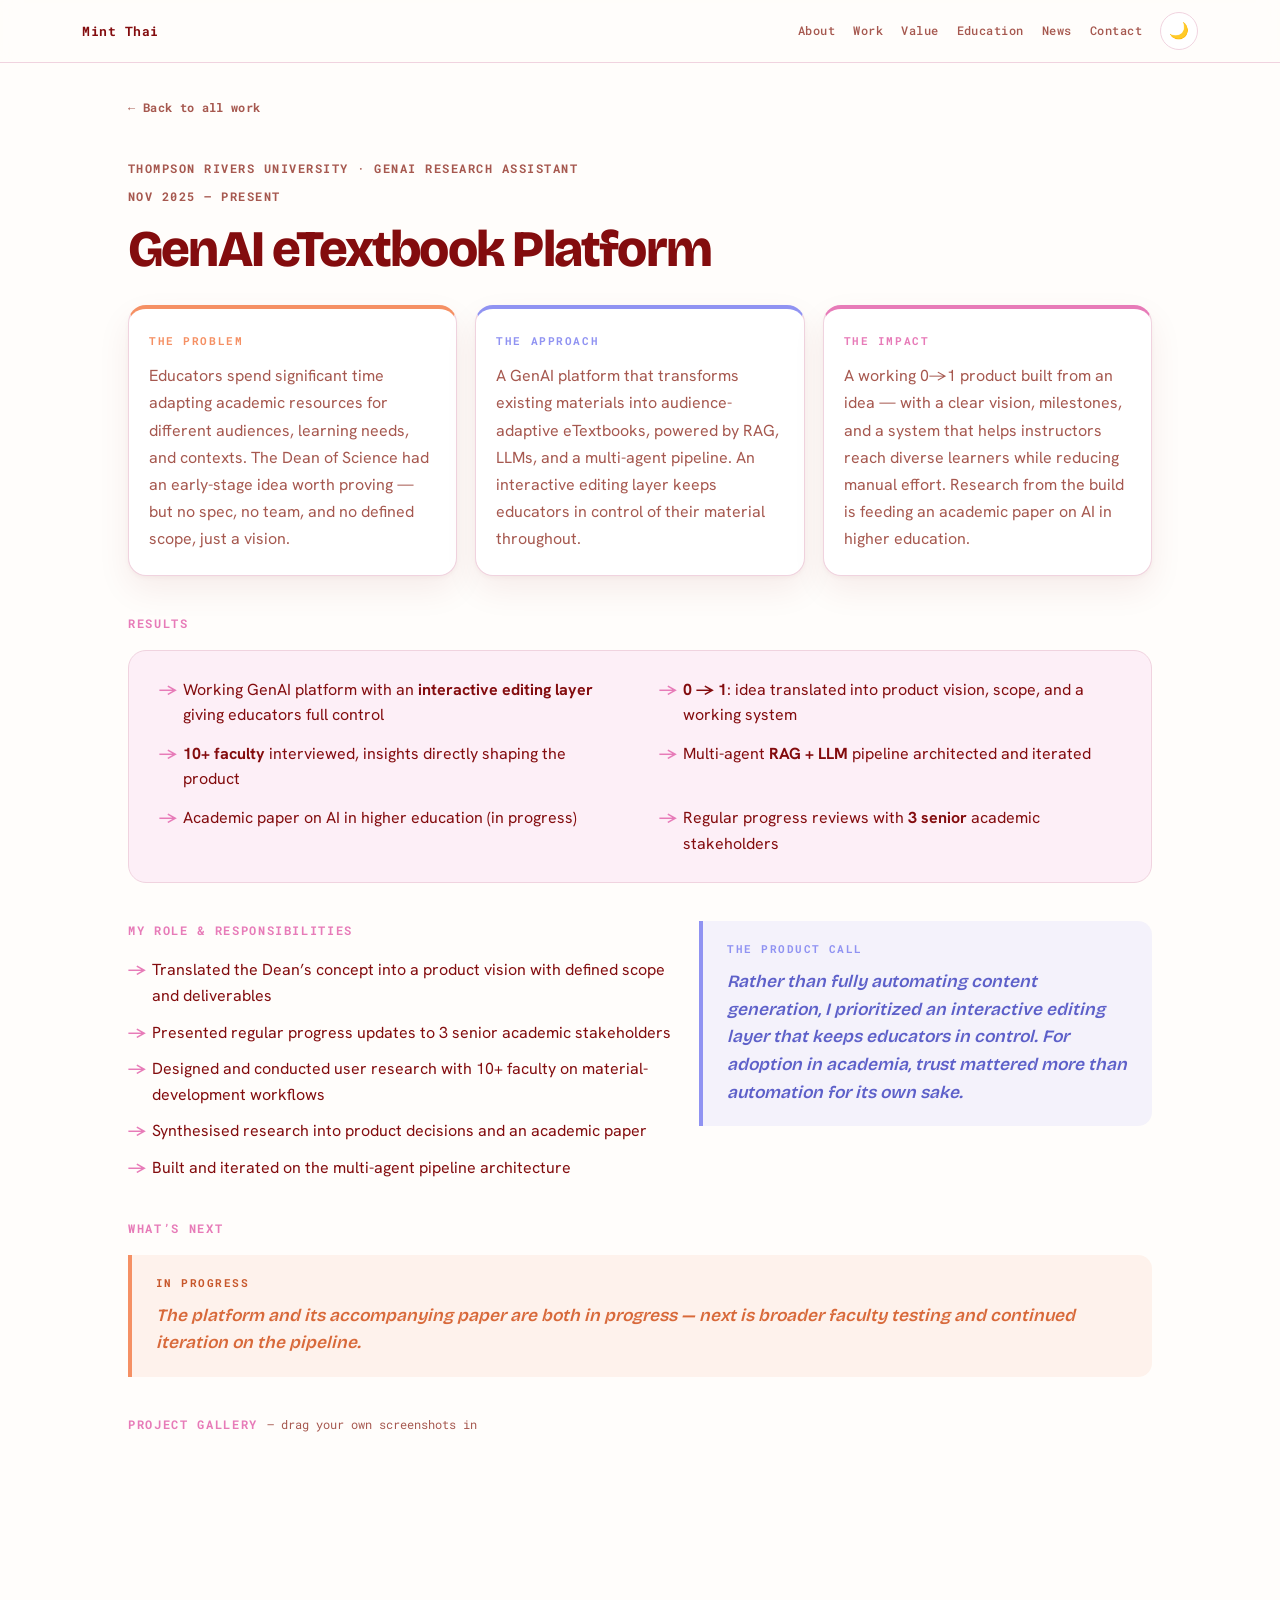
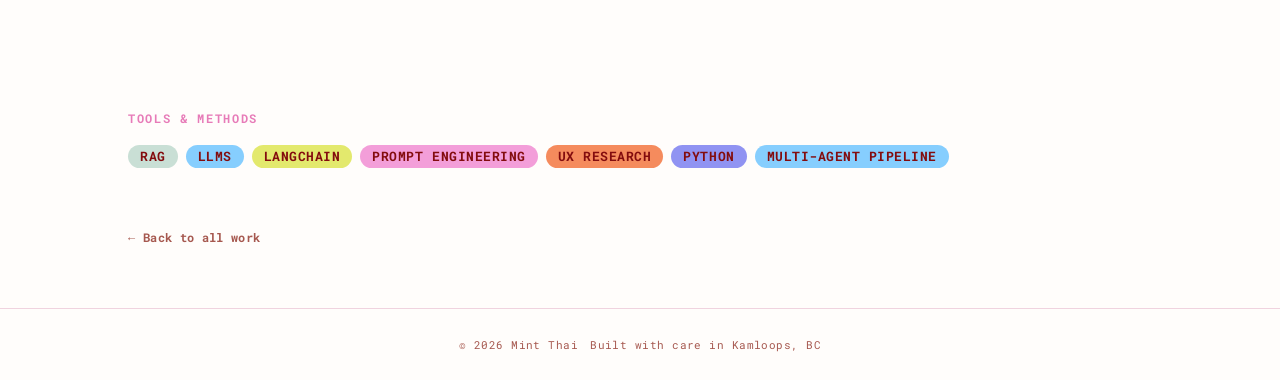
==== gentextbook.html @ f5651a6d "Add initial CSS styles for Mint Thai portfolio with "Story" layout" ====
<!DOCTYPE html>
<html lang="en">
<head>
<meta charset="UTF-8" />
<meta name="viewport" content="width=device-width, initial-scale=1.0" />
<title>GenAI eTextbook Platform — Mint Thai</title>
<meta name="description" content="A 0→1 GenAI platform that transforms academic resources into audience-adaptive eTextbooks using RAG, LLMs, and a multi-agent pipeline." />
<link rel="stylesheet" href="style.css?v=2" />
</head>
<body class="case-dash">

<header class="topbar">
  <div class="topbar-inner">
    <a href="index.html" class="brand">Mint <b>Thai</b></a>
    <button class="nav-toggle" id="navToggle" aria-label="Open menu" aria-expanded="false">☰</button>
    <nav class="topnav" id="topnav">
      <a href="index.html#about">About</a>
      <a href="index.html#work">Work</a>
      <a href="index.html#value">Value</a>
      <a href="index.html#education">Education</a>
      <a href="index.html#press">News</a>
      <a href="index.html#contact">Contact</a>
      <button class="theme-toggle" id="themeToggle" aria-label="Toggle dark mode" title="Toggle dark mode">🌙</button>
    </nav>
  </div>
</header>

<main>
<div class="wrap">

  <section class="detail" data-screen-label="GenAI eTextbook case study">
    <a href="index.html#work" class="back">← Back to all work</a>
    <p class="cs-meta">Thompson Rivers University · GenAI Research Assistant</p>
    <p class="cs-date">Nov 2025 – Present</p>
    <h1 class="cs-title">GenAI eTextbook Platform</h1>

    <div class="cs-triple">
      <div class="cs-pcard orange">
        <span class="lbl">The Problem</span>
        <p>Educators spend significant time adapting academic resources for different audiences, learning needs, and contexts. The Dean of Science had an early-stage idea worth proving — but no spec, no team, and no defined scope, just a vision.</p>
      </div>
      <div class="cs-pcard peri">
        <span class="lbl">The Approach</span>
        <p>A GenAI platform that transforms existing materials into audience-adaptive eTextbooks, powered by RAG, LLMs, and a multi-agent pipeline. An interactive editing layer keeps educators in control of their material throughout.</p>
      </div>
      <div class="cs-pcard pink">
        <span class="lbl">The Impact</span>
        <p>A working 0→1 product built from an idea — with a clear vision, milestones, and a system that helps instructors reach diverse learners while reducing manual effort. Research from the build is feeding an academic paper on AI in higher education.</p>
      </div>
    </div>
  </section>

  <section class="detail-body" style="padding-top:0">

    <div class="cs-sec">
      <span class="cs-label">Results</span>
      <div class="cs-results">
        <ul>
          <li>Working GenAI platform with an <strong>interactive editing layer</strong> giving educators full control</li>
          <li><strong>0 → 1</strong>: idea translated into product vision, scope, and a working system</li>
          <li><strong>10+ faculty</strong> interviewed, insights directly shaping the product</li>
          <li>Multi-agent <strong>RAG + LLM</strong> pipeline architected and iterated</li>
          <li>Academic paper on AI in higher education (in progress)</li>
          <li>Regular progress reviews with <strong>3 senior</strong> academic stakeholders</li>
        </ul>
      </div>
    </div>

    <div class="cs-sec cs-two">
      <div>
        <span class="cs-label">My Role &amp; Responsibilities</span>
        <ul class="cs-bullets">
          <li>Translated the Dean’s concept into a product vision with defined scope and deliverables</li>
          <li>Presented regular progress updates to 3 senior academic stakeholders</li>
          <li>Designed and conducted user research with 10+ faculty on material-development workflows</li>
          <li>Synthesised research into product decisions and an academic paper</li>
          <li>Built and iterated on the multi-agent pipeline architecture</li>
        </ul>
      </div>
      <div class="cs-callout">
        <span class="lbl">The product call</span>
        <p>Rather than fully automating content generation, I prioritized an interactive editing layer that keeps educators in control. For adoption in academia, trust mattered more than automation for its own sake.</p>
      </div>
    </div>

    <div class="cs-sec">
      <span class="cs-label">What’s Next</span>
      <div class="cs-callout next">
        <span class="lbl">In progress</span>
        <p>The platform and its accompanying paper are both in progress — next is broader faculty testing and continued iteration on the pipeline.</p>
      </div>
    </div>

    <div class="cs-sec">
      <span class="cs-label">Project Gallery <span class="soft">— drag your own screenshots in</span></span>
      <div class="cs-gallery">
        <image-slot id="gtb-1" shape="rounded" radius="14" placeholder="eTextbook platform UI"></image-slot>
        <image-slot id="gtb-2" shape="rounded" radius="14" placeholder="Interactive editing layer"></image-slot>
        <image-slot id="gtb-3" shape="rounded" radius="14" placeholder="Pipeline architecture"></image-slot>
      </div>
    </div>

    <div class="cs-sec">
      <span class="cs-label">Tools &amp; Methods</span>
      <div class="tags">
        <span class="tag mint">RAG</span>
        <span class="tag blue">LLMs</span>
        <span class="tag yellow">LangChain</span>
        <span class="tag pink">Prompt engineering</span>
        <span class="tag orange">UX research</span>
        <span class="tag peri">Python</span>
        <span class="tag blue">Multi-agent pipeline</span>
      </div>
    </div>

    <a href="index.html#work" class="back" style="margin-top:44px">← Back to all work</a>
  </section>

</div>
</main>

<footer>
  <div class="wrap">
    <span>© 2026 Mint Thai</span>
    <span>Built with care in Kamloops, BC</span>
  </div>
</footer>

<template id="__bundler_thumbnail" data-bg-color="#fffdfb">
  <svg viewBox="0 0 1200 800" xmlns="http://www.w3.org/2000/svg">
    <rect width="1200" height="800" fill="#fffdfb"/>
    <rect x="470" y="220" width="260" height="300" rx="18" fill="#fdeff7" stroke="#9093f2" stroke-width="10"/>
    <text x="600" y="395" font-family="Georgia, serif" font-size="120" font-weight="700" fill="#830c0e" text-anchor="middle">📖</text>
    <text x="600" y="610" font-family="Georgia, serif" font-size="54" font-weight="700" fill="#830c0e" text-anchor="middle">GenAI eTextbook</text>
  </svg>
</template>

<script src="image-slot.js"></script>
<script>
  const root=document.documentElement, t=document.getElementById('themeToggle');
  if(localStorage.getItem('mint-theme')==='dark'){ root.setAttribute('data-theme','dark'); t.textContent='☀️'; }
  t.addEventListener('click',()=>{
    const d=root.getAttribute('data-theme')==='dark';
    if(d){ root.removeAttribute('data-theme'); t.textContent='🌙'; localStorage.setItem('mint-theme','light'); }
    else { root.setAttribute('data-theme','dark'); t.textContent='☀️'; localStorage.setItem('mint-theme','dark'); }
  });
  const navToggle=document.getElementById('navToggle'), topnav=document.getElementById('topnav');
  navToggle.addEventListener('click',()=>{ const open=topnav.classList.toggle('open'); navToggle.setAttribute('aria-expanded',open?'true':'false'); navToggle.textContent=open?'✕':'☰'; });
  topnav.querySelectorAll('a').forEach(a=>a.addEventListener('click',()=>{ topnav.classList.remove('open'); navToggle.setAttribute('aria-expanded','false'); navToggle.textContent='☰'; }));
</script>

</body>
</html>
---- style.css ----
/* ============================================================
   Mint Thai — portfolio  ·  "Story" layout
   Palette pulled from the Canva design (maroon ink + candy pops)
   ============================================================ */
@import url('https://fonts.googleapis.com/css2?family=Bricolage+Grotesque:opsz,wght@12..96,500;12..96,600;12..96,700;12..96,800&family=Hanken+Grotesk:ital,wght@0,400;0,500;0,600;0,700;1,400&family=Roboto+Mono:wght@400;500;700&display=swap');

:root{
  --bg:        #fffdfb;
  --bg-soft:   #fdeff7;
  --card:      #ffffff;
  --ink:       #830c0e;   /* deep maroon — primary text */
  --ink-2:     #a6584f;   /* muted maroon — secondary text */
  --line:      #f0d3df;   /* soft pink hairline */
  --pink:      #f39ed9;
  --pink-deep: #e77bb8;
  --peri:      #9093f2;
  --orange:    #f58b5d;
  --blue:      #86cefe;
  --mint:      #c9dfd5;
  --yellow:    #e3e96d;
  --shadow:    0 2px 4px rgba(131,12,14,.04), 0 14px 34px rgba(131,12,14,.07);
  --display:   'Bricolage Grotesque', system-ui, sans-serif;
  --body:      'Hanken Grotesk', system-ui, sans-serif;
  --mono:      'Roboto Mono', ui-monospace, monospace;
  --maxw:      820px;
  --prose:     680px;
  --solution-ink: #15100f;  /* near-black for solution text (light) */
}

[data-theme="dark"]{
  --bg:        #1c1011;
  --bg-soft:   #271516;
  --card:      #2a1718;
  --ink:       #ffe7df;
  --ink-2:     #d6a59b;
  --line:      #4a2a2b;
  --shadow:    0 2px 4px rgba(0,0,0,.3), 0 14px 34px rgba(0,0,0,.4);
  --solution-ink: #ffe7df;  /* stays light in dark mode */
}

*,*::before,*::after{box-sizing:border-box;margin:0;padding:0;}
html{scroll-behavior:smooth;}
body{
  font-family:var(--body);
  background:var(--bg);
  color:var(--ink);
  line-height:1.7;
  -webkit-font-smoothing:antialiased;
  transition:background .35s ease, color .35s ease;
}
img{display:block;max-width:100%;}
a{color:inherit;text-decoration:none;}
::selection{background:var(--pink);color:#830c0e;}

.wrap{max-width:var(--maxw);margin:0 auto;padding:0 28px;}

/* mono eyebrow label */
.eyebrow{
  font-family:var(--mono);
  font-size:.72rem;font-weight:700;letter-spacing:.18em;text-transform:uppercase;
  color:var(--ink-2);
}
.hl{ background:linear-gradient(180deg,transparent 12%,var(--yellow) 12%,var(--yellow) 92%,transparent 92%); padding:0 .12em;margin:0 -.02em;border-radius:3px; }
.hl-pink{ background:linear-gradient(180deg,transparent 12%,var(--pink) 12%,var(--pink) 92%,transparent 92%); padding:0 .12em;margin:0 -.02em;border-radius:3px; }
.hl-orange{ background:linear-gradient(180deg,transparent 12%,#f59064 12%,#f59064 92%,transparent 92%); padding:0 .12em;margin:0 -.02em;border-radius:3px; }
[data-theme="dark"] .hl{ color:#1c1011; }

/* ---------- top bar ---------- */
.topbar{
  position:sticky;top:0;z-index:50;
  background:color-mix(in srgb, var(--bg) 82%, transparent);
  backdrop-filter:blur(10px);
  border-bottom:1px solid var(--line);
}
.topbar-inner{
  max-width:1180px;margin:0 auto;padding:0 32px;min-height:62px;
  display:flex;align-items:center;justify-content:space-between;gap:18px;flex-wrap:wrap;
}
.brand{font-family:var(--mono);font-weight:700;font-size:.82rem;letter-spacing:.04em;white-space:nowrap;color:var(--ink);}
.brand b{color:inherit;}
.topnav{display:flex;align-items:center;gap:18px;flex-wrap:wrap;justify-content:flex-end;}
.topnav a{font-family:var(--mono);font-size:.74rem;font-weight:500;letter-spacing:.04em;color:var(--ink-2);transition:color .15s;}
.topnav a:hover{color:var(--ink);}
.topnav a.active{color:var(--ink);}
/* hamburger (hidden on desktop) */
.nav-toggle{ display:none;background:none;border:0;font-size:1.45rem;line-height:1;color:var(--ink);cursor:pointer;padding:6px 4px; }
.theme-toggle{
  display:inline-flex;align-items:center;justify-content:center;
  width:38px;height:38px;border-radius:50%;
  border:1.5px solid var(--line);background:var(--card);color:var(--ink);
  cursor:pointer;transition:.18s;font-size:1rem;line-height:1;
}
.theme-toggle:hover{border-color:var(--pink);transform:rotate(-12deg);}

/* ---------- mobile nav drawer ---------- */
@media(max-width:840px){
  .nav-toggle{ display:inline-flex;align-items:center;order:2; }
  .topnav{
    order:3;flex-basis:100%;width:100%;
    display:none;flex-direction:column;align-items:flex-start;gap:2px;
    padding:8px 0 14px;
  }
  .topnav.open{ display:flex; }
  .topnav a{ width:100%;padding:11px 6px;font-size:.9rem;border-bottom:1px solid var(--line); }
  .topnav .theme-toggle{ margin-top:12px; }
}

/* ---------- hero ---------- */
.hero{ text-align:center; padding:60px 0 0; }
.avatar{
  width:240px;height:240px;border-radius:50%;margin:0 auto 26px;
  overflow:hidden;border:3px solid var(--card);
  box-shadow:0 0 0 2px var(--pink), var(--shadow);
}
@media(max-width:560px){ .avatar{ width:180px;height:180px; } }
.avatar img{width:100%;height:100%;object-fit:cover;object-position:50% 22%;}
.hero h1{
  font-family:var(--display);font-weight:800;letter-spacing:-.035em;
  font-size:clamp(3rem,9vw,4.4rem);line-height:.96;margin-bottom:14px;
}
.hero .role{font-family:var(--display);font-weight:700;font-size:1.18rem;letter-spacing:-.01em;color:var(--ink-2);margin-bottom:24px;}
.hero .role b{color:inherit;font-weight:inherit;}

/* social icon row */
.socials{ display:flex;gap:12px;justify-content:center;margin:0; }
.icon-btn{
  width:46px;height:46px;border-radius:50%;
  display:inline-flex;align-items:center;justify-content:center;
  border:1.5px solid var(--line);background:var(--card);color:var(--ink);transition:.18s;
}
.icon-btn:hover{ border-color:var(--pink);color:var(--pink-deep);transform:translateY(-2px); }
.icon-btn svg{ width:19px;height:19px;display:block; }
.cv-btn{ font-family:var(--mono);font-size:.82rem;font-weight:700;letter-spacing:.06em; }

/* now chip */
.now{
  display:inline-flex;align-items:center;gap:9px;
  font-family:var(--mono);font-size:.74rem;font-weight:500;letter-spacing:.02em;
  background:var(--bg-soft);border:1px solid var(--line);
  padding:8px 16px;border-radius:100px;color:var(--ink);
}
.now .dot{width:8px;height:8px;border-radius:50%;background:var(--peri);box-shadow:0 0 0 0 rgba(144,147,242,.55);animation:pulse 2.4s infinite;}
@keyframes pulse{0%{box-shadow:0 0 0 0 rgba(144,147,242,.5);}70%{box-shadow:0 0 0 7px rgba(144,147,242,0);}100%{box-shadow:0 0 0 0 rgba(144,147,242,0);}}
@media(prefers-reduced-motion:reduce){.now .dot{animation:none;}}

/* ---------- story prose ---------- */
.story{ padding:40px 0 20px;max-width:720px;margin:0 auto; }
.story p{ font-size:1.2rem; line-height:1.85; margin-bottom:22px; color:var(--ink); }
.story p .soft{color:var(--ink-2);}
.lead{ font-family:var(--display); font-weight:600; font-size:1.7rem; line-height:1.34; letter-spacing:-.02em; margin-bottom:26px; }
.signoff{ font-family:var(--display); font-weight:600; font-size:1.32rem; line-height:1.45; color:var(--ink-2); }

.cta-row{display:flex;gap:14px;flex-wrap:wrap;margin-top:34px;}
.btn{
  display:inline-flex;align-items:center;gap:8px;
  font-family:var(--mono);font-size:.86rem;font-weight:700;letter-spacing:.03em;
  padding:14px 26px;border-radius:100px;cursor:pointer;border:1.5px solid var(--ink);
  transition:.18s;
}
.btn.primary{background:var(--ink);color:var(--bg);}
.btn.primary:hover{background:transparent;color:var(--ink);}
.btn.ghost{background:transparent;color:var(--ink);border-color:var(--line);}
.btn.ghost:hover{border-color:var(--pink);color:var(--pink-deep);}

/* project screenshot placeholder */
.work-shot{
  width:100%;aspect-ratio:16/9;border-radius:14px;margin-bottom:20px;
  border:1.5px dashed var(--pink);
  background:
    repeating-linear-gradient(45deg, transparent, transparent 11px, color-mix(in srgb,var(--pink) 16%,transparent) 11px, color-mix(in srgb,var(--pink) 16%,transparent) 12px),
    var(--bg-soft);
  display:flex;align-items:center;justify-content:center;text-align:center;
}
.work-shot span{ font-family:var(--mono);font-size:.74rem;font-weight:700;letter-spacing:.08em;text-transform:uppercase;color:var(--pink-deep);line-height:1.9; }
.work-shot em{ font-style:normal;color:var(--ink-2);font-weight:500;letter-spacing:.04em; }
.work-shot img{ width:100%;height:100%;object-fit:cover;border-radius:13px; }

/* ===== WIDE layout variant (data-layout="wide") ===== */
body[data-layout="wide"]{ --maxw:1120px; }
body[data-layout="wide"] .story{ max-width:var(--prose);margin-left:auto;margin-right:auto; }
body[data-layout="wide"] .work-body{
  display:grid;grid-template-columns:1.05fr 1fr;gap:0 36px;align-items:start;
}
body[data-layout="wide"] .work-shot{
  grid-column:1;grid-row:1 / span 99;margin-bottom:0;aspect-ratio:4/3;align-self:start;
}
body[data-layout="wide"] .work-body > :not(.work-shot){ grid-column:2; }
@media(max-width:760px){
  body[data-layout="wide"] .work-body{ grid-template-columns:1fr;gap:20px; }
  body[data-layout="wide"] .work-shot{ aspect-ratio:16/9; }
}

/* ---------- full-bleed tagline band ---------- */
.band{
  position:relative;width:100vw;left:50%;transform:translateX(-50%);
  margin:46px 0;
  background:linear-gradient(120deg, var(--bg-soft) 0%, #ffe4f3 45%, #ffd9c2 100%);
  border-top:1px solid var(--line);border-bottom:1px solid var(--line);
  padding:64px 28px;
}
[data-theme="dark"] .band{ background:linear-gradient(120deg,#2a1718,#3a1d24 60%,#3a2418); }
.band-inner{ max-width:var(--maxw);margin:0 auto; }
.band-eyebrow{
  font-family:var(--mono);font-size:.74rem;font-weight:700;letter-spacing:.2em;text-transform:uppercase;
  color:var(--ink-2);margin-bottom:14px;
}
.band-title{
  font-family:var(--display);font-weight:800;letter-spacing:-.035em;line-height:.98;
  font-size:clamp(2.6rem,7.5vw,5rem);color:var(--ink);
}
.band-title span{ color:var(--pink-deep); }

/* ---------- section heading ---------- */
.sec{ padding:60px 0; }
.sec-head{ display:flex;align-items:baseline;justify-content:space-between;gap:16px;margin-bottom:20px; }
.sec-head h2{ font-family:var(--display);font-weight:800;letter-spacing:-.03em;font-size:2.3rem; }

/* ---------- work list (numbered) ---------- */
.work{ list-style:none; }
.work-item{
  display:grid;grid-template-columns:52px 1fr;gap:20px;
  padding:30px 6px;border-top:1px solid var(--line);
}
.work-item:last-child{border-bottom:1px solid var(--line);}
.work-num{ font-family:var(--display);font-weight:700;font-size:1.7rem;color:var(--pink-deep);line-height:1; }
.work-ctx{ font-family:var(--mono);font-size:13px;letter-spacing:.08em;text-transform:uppercase;color:var(--ink-2);margin-bottom:10px; }
.work-item h3{ font-family:var(--display);font-weight:800;letter-spacing:-.025em;font-size:2rem;line-height:1.05;margin-bottom:12px;transition:color .18s; }
.work-item:hover h3{ color:var(--pink-deep); }
.work-desc{ color:var(--ink-2);font-size:1.08rem;line-height:1.7;margin-bottom:14px; }
.work-desc.work-problem{ font-style:italic;font-weight:600;color:#f59064; }

/* featured case-study card (project 01) */
.work-item.featured h3{ margin-bottom:6px; }
.work-meta{ font-family:var(--mono);font-size:.74rem;font-weight:700;letter-spacing:.06em;text-transform:uppercase;color:var(--pink-deep);margin:10px 0 18px; }
.work-desc.solution{ color:var(--solution-ink);font-size:1.12rem; }
.tags{ display:flex;flex-wrap:wrap;gap:8px;margin-bottom:16px; }
.tag{ font-family:var(--mono);font-size:13px;font-weight:700;letter-spacing:.04em;text-transform:uppercase;color:#830c0e;padding:5px 12px;border-radius:100px;line-height:1;white-space:nowrap; }
.tag.pink{background:var(--pink);} .tag.blue{background:var(--blue);} .tag.yellow{background:var(--yellow);}
.tag.mint{background:var(--mint);} .tag.orange{background:var(--orange);} .tag.peri{background:var(--peri);}
.read{ font-family:var(--mono);font-size:.74rem;font-weight:700;letter-spacing:.03em;color:var(--ink);display:inline-flex;align-items:center;gap:6px;transition:gap .18s;white-space:nowrap; }
.read:hover{ gap:11px;color:var(--pink-deep); }

/* ---------- work — gallery grid (Option A) ---------- */
.work-grid{ list-style:none;display:grid;grid-template-columns:repeat(3,1fr);gap:20px; }
.work-card{ display:flex;flex-direction:column;border:1px solid var(--line);border-radius:18px;background:var(--card);padding:16px;box-shadow:var(--shadow);transition:border-color .18s,transform .18s; }
.work-card:hover{ border-color:var(--pink);transform:translateY(-3px); }
.work-card .wc-thumb{ width:100%;aspect-ratio:4/3;display:block;border-radius:13px;margin-bottom:15px;overflow:hidden; }
.work-card .wc-meta{ display:flex;justify-content:space-between;font-family:var(--mono);font-size:.66rem;font-weight:700;letter-spacing:.08em;text-transform:uppercase;color:var(--pink-deep);margin-bottom:9px; }
.work-card h3{ font-family:var(--display);font-weight:800;letter-spacing:-.02em;font-size:1.3rem;line-height:1.12;margin-bottom:10px;transition:color .18s; }
.work-card:hover h3{ color:var(--pink-deep); }
.work-card .wc-blurb{ font-size:.96rem;line-height:1.6;color:var(--ink-2);margin-bottom:15px; }
.work-card .tags{ margin-bottom:16px; }
.work-card .read{ margin-top:auto; }
@media(max-width:820px){ .work-grid{ grid-template-columns:1fr 1fr;gap:16px; } }
@media(max-width:560px){ .work-grid{ grid-template-columns:1fr; } }

/* "More things I've built" — full section, always shown */
.more-head{ margin-top:48px; }
.more-list{ list-style:none;display:grid;grid-template-columns:repeat(auto-fill,minmax(260px,1fr));gap:14px; }
.more-item{ padding:22px;border:1px solid var(--line);border-radius:16px;background:var(--card);transition:.18s; }
.more-item:hover{ border-color:var(--pink);transform:translateY(-2px); }
.more-item h4{ font-family:var(--display);font-weight:700;font-size:1.18rem;letter-spacing:-.015em;margin-bottom:5px; }
.more-ctx{ font-family:var(--mono);font-size:.66rem;font-weight:700;letter-spacing:.08em;text-transform:uppercase;color:var(--pink-deep);margin-bottom:10px; }
.more-desc{ color:var(--ink-2);font-size:.98rem;line-height:1.6; }

/* featured "more" card — Challenge / Solution / Impact */
.more-item.more-feature{ grid-column:1 / -1; padding:26px 28px; }
.more-item.more-feature:hover{ transform:none;border-color:var(--line); }
.mf-head{ display:flex;align-items:flex-start;justify-content:space-between;gap:16px;flex-wrap:wrap;margin-bottom:20px; }
.mf-head h4{ font-family:var(--display);font-weight:800;letter-spacing:-.02em;font-size:1.4rem;margin-bottom:7px; }
.mf-head .more-ctx{ margin:0; }
.mf-stat{ font-family:var(--display);font-weight:700;font-size:1rem;color:#830c0e;background:var(--yellow);padding:8px 16px;border-radius:100px;white-space:nowrap;line-height:1; }
[data-theme="dark"] .mf-stat{ color:#1c1011; }
.mf-grid{ display:grid;grid-template-columns:repeat(3,1fr);gap:20px; }
.mf-col{ padding-top:14px;border-top:3px solid var(--mfc,var(--pink-deep)); }
.mf-col.c{ --mfc:#f59064; } .mf-col.s{ --mfc:var(--peri); } .mf-col.i{ --mfc:var(--pink-deep); }
.mf-col .mf-lbl{ display:block;font-family:var(--mono);font-size:.66rem;font-weight:700;letter-spacing:.14em;text-transform:uppercase;color:var(--mfc);margin-bottom:9px; }
.mf-col p{ font-size:.96rem;line-height:1.6;color:var(--ink-2);margin:0; }
.mf-col p strong{ color:var(--ink); }
@media(max-width:680px){ .mf-grid{ grid-template-columns:1fr;gap:16px; } }

/* ---------- skills (horizontal bands) ---------- */
.skills-stack{ display:flex;flex-direction:column; }
.skill-band{
  display:grid;grid-template-columns:230px 1fr;gap:32px;align-items:start;
  padding:26px 6px;border-top:1px solid var(--line);
}
.skill-band:last-child{ border-bottom:1px solid var(--line); }
.skill-band-label{ display:flex;flex-direction:column;align-items:flex-start;gap:10px;padding-top:6px; }
.skill-band-label .dot{ width:28px;height:5px;border-radius:3px;background:var(--band);flex:none;box-shadow:none; }
.skill-band-label h3{ font-family:var(--display);font-weight:700;font-size:1.22rem;letter-spacing:-.015em;line-height:1.15;color:var(--ink); }
.skill-list{ display:flex;flex-wrap:wrap;gap:9px; }
.skill{
  font-family:var(--body);font-size:.95rem;font-weight:600;color:var(--ink);
  background:var(--bg-soft);border:1.5px solid var(--line);padding:8px 16px;border-radius:100px;
  white-space:nowrap;line-height:1.2;transition:.16s;cursor:default;
}
.skill:hover{ border-color:var(--band);background:color-mix(in srgb,var(--band) 14%,var(--bg-soft));transform:translateY(-2px); }
@media(max-width:600px){
  .skill-band{ grid-template-columns:1fr;gap:14px; }
  .skill-band-label{ padding-top:0; }
}

/* ---------- how I create value ---------- */
.value-intro{ font-family:var(--display);font-weight:600;font-size:1.3rem;line-height:1.5;letter-spacing:-.01em;color:var(--ink-2);max-width:740px;margin:-6px 0 30px; }
.value-intro b{ color:var(--ink);font-weight:600; }
.value-grid{ display:grid;grid-template-columns:1fr 1fr;gap:18px; }
.value-card{ border:1px solid var(--line);border-radius:20px;background:var(--card);padding:28px 28px 26px;box-shadow:var(--shadow);transition:border-color .18s,transform .18s; }
.value-card:hover{ border-color:var(--band);transform:translateY(-3px); }
.value-card .vc-rule{ display:block;width:34px;height:5px;border-radius:3px;background:var(--band);margin-bottom:18px; }
.value-card .vc-icon{ display:inline-flex;align-items:center;justify-content:center;width:46px;height:46px;border-radius:13px;font-size:1.35rem;line-height:1;margin-bottom:18px;background:color-mix(in srgb,var(--band) 18%,var(--card));box-shadow:inset 0 0 0 1px color-mix(in srgb,var(--band) 38%,transparent); }
.value-card h3{ font-family:var(--display);font-weight:800;letter-spacing:-.02em;font-size:1.45rem;line-height:1.1;margin-bottom:12px; }
.value-card p{ font-size:1.05rem;line-height:1.65;color:var(--ink-2);margin:0; }
.value-card .vc-proof{ margin-top:16px;padding-left:16px;border-left:3px solid var(--band);font-style:italic;font-size:.95rem;line-height:1.55;color:var(--ink-2); }
@media(max-width:680px){ .value-grid{ grid-template-columns:1fr; } }

/* ---------- education ---------- */
.edu-list{ list-style:none; }
.edu-item{ display:grid;grid-template-columns:1fr auto;gap:6px 20px;align-items:baseline;padding:24px 6px;border-top:1px solid var(--line); }
.edu-item:last-child{ border-bottom:1px solid var(--line); }
.edu-item h3{ font-family:var(--display);font-weight:700;font-size:1.5rem;letter-spacing:-.02em; }
.edu-item .edu-year{ font-family:var(--mono);font-size:17px;letter-spacing:.05em;color:var(--ink-2);white-space:nowrap; }
.edu-item .edu-detail{ grid-column:1;color:var(--ink-2);font-size:1.06rem;line-height:1.6; }
.edu-item .ph{ color:var(--pink-deep);font-style:italic; }

/* Dean's List — honor label + semester chips */
.deans{ grid-column:1;display:flex;flex-wrap:wrap;align-items:center;gap:8px 12px;margin-top:4px; }
.deans-label{ font-family:var(--mono);font-size:.72rem;letter-spacing:.08em;text-transform:uppercase;font-weight:600;color:var(--pink-deep);white-space:nowrap; }
.deans-terms{ display:flex;flex-wrap:wrap;gap:6px; }
.deans .term{
  font-family:var(--mono);font-size:.72rem;letter-spacing:.02em;
  color:var(--ink-2);background:color-mix(in srgb, var(--pink) 14%, transparent);
  border:1px solid color-mix(in srgb, var(--pink) 32%, transparent);
  padding:3px 9px;border-radius:999px;white-space:nowrap;
}

/* ---------- press / speaking ---------- */
.press{ list-style:none;display:flex;flex-direction:column;gap:2px; }
.press-item{
  display:flex;align-items:center;justify-content:space-between;gap:16px;
  padding:18px 6px;border-top:1px solid var(--line);transition:.18s;
}
.press-item:last-child{border-bottom:1px solid var(--line);}
.press-item:hover{ padding-left:12px; }
.press-item .pi-main{ display:flex;flex-direction:column;gap:3px; }
.press-item .pi-outlet{ font-family:var(--mono);font-size:.68rem;font-weight:700;letter-spacing:.1em;text-transform:uppercase;color:var(--pink-deep); }
.press-item .pi-title{ font-size:1.12rem;font-weight:600;line-height:1.4; }
.press-item .pi-arrow{ font-family:var(--mono);color:var(--ink-2);flex:none; }
.press-item.muted{ opacity:.85; }

/* ---------- contact ---------- */
.contact{ text-align:center;background:var(--bg-soft);border-radius:30px;padding:72px 32px;margin:40px 0 64px; }
.contact h2{ font-family:var(--display);font-weight:800;letter-spacing:-.03em;font-size:3rem;margin:6px 0 16px; }
.contact p{ color:var(--ink-2);font-size:1.15rem;line-height:1.7;max-width:60ch;margin:0 auto 30px; }
.contact .cta-row{justify-content:center;}

/* ---------- footer ---------- */
footer{ border-top:1px solid var(--line);padding:26px 0; }
footer .wrap{ display:flex;align-items:center;justify-content:center;gap:12px;flex-wrap:wrap; }
footer span{ font-family:var(--mono);font-size:.7rem;letter-spacing:.04em;color:var(--ink-2); }

/* ---------- entrance: content is always visible (no fragile fade) ---------- */
.reveal{ opacity:1; transform:none; }

/* ============================================================
   Project detail pages
   ============================================================ */
.detail{ padding:30px 0 10px; }
.back{ font-family:var(--mono);font-size:.74rem;font-weight:700;letter-spacing:.03em;color:var(--ink-2);display:inline-flex;gap:7px;align-items:center;margin-bottom:40px;transition:gap .18s,color .18s; }
.back:hover{ gap:12px;color:var(--ink); }
.detail-ctx{ font-family:var(--mono);font-size:.72rem;letter-spacing:.06em;text-transform:uppercase;color:var(--ink-2);margin-bottom:18px;line-height:1.7; }
.detail h1{ font-family:var(--display);font-weight:800;letter-spacing:-.035em;font-size:clamp(2.2rem,6vw,3.2rem);line-height:1.02;margin-bottom:26px; }
.stat{ display:inline-block;font-family:var(--display);font-weight:700;font-size:1.25rem;color:#830c0e;background:var(--yellow);padding:10px 20px;border-radius:100px; }
[data-theme="dark"] .stat{ color:#1c1011; }
.detail-body{ padding:48px 0 20px; }
.block{ margin-bottom:46px; }
.block h2{ font-family:var(--mono);font-size:.74rem;font-weight:700;letter-spacing:.14em;text-transform:uppercase;color:var(--pink-deep);margin-bottom:16px; }
.block p{ font-size:1.08rem;line-height:1.85;color:var(--ink);margin-bottom:14px; }
.block ul{ list-style:none;display:flex;flex-direction:column;gap:11px; }
.block li{ position:relative;padding-left:26px;color:var(--ink);line-height:1.65;font-size:1.05rem; }
.block li::before{ content:'→';position:absolute;left:0;color:var(--pink-deep);font-weight:700; }

/* ---- case-study enhancements ---- */
.stat-row{ display:flex;flex-wrap:wrap;gap:10px;margin-top:4px; }
.stat-row .stat{ font-size:1.05rem;padding:9px 16px; }
.stat-row .stat.alt{ background:var(--mint); }
.stat-row .stat.alt2{ background:var(--blue); }
.stat-row .stat.alt3{ background:var(--peri);color:#fff; }
[data-theme="dark"] .stat-row .stat.alt,[data-theme="dark"] .stat-row .stat.alt2{ color:#1c1011; }

.case-lead{ font-family:var(--display);font-weight:600;font-size:clamp(1.4rem,3.2vw,1.95rem);line-height:1.32;letter-spacing:-.02em;color:var(--ink);margin:6px 0 4px;max-width:24ch; }

.callout{
  border-left:4px solid #f59064;background:color-mix(in srgb,#f59064 9%,transparent);
  border-radius:0 14px 14px 0;padding:22px 26px;margin:6px 0 0;
}
.callout p{ font-style:italic;font-weight:600;color:#d8693a;font-size:1.12rem;line-height:1.7;margin:0; }
[data-theme="dark"] .callout p{ color:#f59064; }
.callout .label{ display:block;font-family:var(--mono);font-style:normal;font-weight:700;font-size:.66rem;letter-spacing:.14em;text-transform:uppercase;color:#c7572b;margin-bottom:8px; }

.metric-grid{ display:grid;grid-template-columns:repeat(auto-fit,minmax(150px,1fr));gap:14px;margin-top:4px; }
.metric{ background:var(--card);border:1px solid var(--line);border-radius:18px;padding:24px 22px;transition:.18s; }
.metric:hover{ border-color:var(--pink);transform:translateY(-3px); }
.metric .num{ font-family:var(--display);font-weight:800;letter-spacing:-.03em;font-size:2.5rem;line-height:1;color:var(--pink-deep); }
.metric .cap{ display:block;margin-top:10px;color:var(--ink-2);font-size:.95rem;line-height:1.5; }

.role-pill{ display:inline-block;font-family:var(--mono);font-weight:700;font-size:.78rem;letter-spacing:.04em;color:#830c0e;background:var(--yellow);padding:6px 14px;border-radius:100px;margin-bottom:6px; }
[data-theme="dark"] .role-pill{ color:#1c1011; }

.shot{
  width:100%;aspect-ratio:16/9;border-radius:16px;margin:8px 0 0;
  border:1.5px dashed var(--pink);
  background:
    repeating-linear-gradient(45deg, transparent, transparent 11px, color-mix(in srgb,var(--pink) 14%,transparent) 11px, color-mix(in srgb,var(--pink) 14%,transparent) 12px),
    var(--bg-soft);
  display:flex;align-items:center;justify-content:center;text-align:center;
  font-family:var(--mono);font-size:.78rem;letter-spacing:.04em;color:var(--ink-2);padding:20px;
}

@media(max-width:560px){
  .work-item{grid-template-columns:40px 1fr;gap:14px;}
  .contact{padding:48px 22px;}
}

/* ============================================================
   Case study — "Scannable Dashboard" (Direction C)
   ============================================================ */
body.case-dash{ --maxw:1080px; }
body.case-dash .detail{ padding:30px 0 0; }

.cs-meta{ font-family:var(--mono);font-size:.72rem;font-weight:700;letter-spacing:.13em;text-transform:uppercase;color:var(--ink-2);line-height:1.85;max-width:780px; }
.cs-date{ font-family:var(--mono);font-size:.72rem;font-weight:700;letter-spacing:.13em;text-transform:uppercase;color:var(--ink-2);margin-top:8px; }
.cs-title{ font-family:var(--display);font-weight:800;letter-spacing:-.035em;font-size:clamp(2.1rem,5.4vw,3.1rem);line-height:1.02;margin-top:16px; }

/* section wrapper + label */
.cs-sec{ margin-top:38px; }
.cs-label{ display:block;font-family:var(--mono);font-size:.74rem;font-weight:700;letter-spacing:.14em;text-transform:uppercase;color:var(--pink-deep);margin-bottom:16px; }
.cs-label .soft{ text-transform:none;letter-spacing:0;color:var(--ink-2);font-weight:400; }

/* Problem / Approach / Impact — three cards w/ colored top rule */
.cs-triple{ display:grid;grid-template-columns:repeat(3,1fr);gap:18px;margin-top:30px; }
.cs-pcard{ border:1px solid var(--line);border-top:4px solid var(--accent,var(--pink-deep));border-radius:18px;background:var(--card);padding:22px 20px;box-shadow:var(--shadow); }
.cs-pcard .lbl{ display:block;font-family:var(--mono);font-size:.7rem;font-weight:700;letter-spacing:.14em;text-transform:uppercase;color:var(--accent,var(--pink-deep));margin-bottom:12px; }
.cs-pcard p{ font-size:1rem;line-height:1.7;color:var(--ink-2);margin:0; }
.cs-pcard.orange{ --accent:#f59064; } .cs-pcard.peri{ --accent:var(--peri); } .cs-pcard.pink{ --accent:var(--pink-deep); }

/* Results box */
.cs-results{ border:1px solid var(--line);border-radius:18px;background:var(--bg-soft);padding:26px 30px; }
.cs-results ul{ list-style:none;display:grid;grid-template-columns:1fr 1fr;gap:13px 38px; }
.cs-results li,.cs-bullets li{ position:relative;padding-left:24px;line-height:1.6;font-size:1rem;color:var(--ink); }
.cs-results li::before,.cs-bullets li::before{ content:'→';position:absolute;left:0;color:var(--pink-deep);font-weight:700; }
.cs-results li strong,.cs-bullets li strong{ color:var(--ink); }

/* Role + decision callout two-up */
.cs-two{ display:grid;grid-template-columns:1.2fr 1fr;gap:28px;align-items:start; }
.cs-bullets{ list-style:none;display:flex;flex-direction:column;gap:11px; }

/* decision / next callouts */
.cs-callout{ border-left:4px solid var(--peri);background:color-mix(in srgb,var(--peri) 10%,transparent);border-radius:0 14px 14px 0;padding:20px 24px; }
.cs-callout .lbl{ display:block;font-family:var(--mono);font-weight:700;font-size:.66rem;letter-spacing:.14em;text-transform:uppercase;color:var(--peri);margin-bottom:9px; }
.cs-callout p{ font-family:var(--display);font-style:italic;font-weight:600;font-size:1.08rem;line-height:1.6;color:#5d60c9;margin:0; }
[data-theme="dark"] .cs-callout p{ color:#b9bbff; }
.cs-callout.next{ border-left-color:#f59064;background:color-mix(in srgb,#f59064 10%,transparent); }
.cs-callout.next .lbl{ color:#c7572b; }
.cs-callout.next p{ color:#d8693a; }
[data-theme="dark"] .cs-callout.next p{ color:#f59064; }

/* gallery of fillable image slots */
.cs-gallery{ display:grid;grid-template-columns:2fr 1fr 1fr;gap:14px; }
.cs-gallery image-slot{ width:100%;height:220px;display:block; }

@media(max-width:820px){
  .cs-triple{ grid-template-columns:1fr; }
  .cs-results ul{ grid-template-columns:1fr;gap:11px; }
  .cs-two{ grid-template-columns:1fr;gap:20px; }
  .cs-gallery{ grid-template-columns:1fr 1fr; }
  .cs-gallery image-slot{ height:180px; }
}
@media(max-width:520px){
  .cs-gallery{ grid-template-columns:1fr; }
}
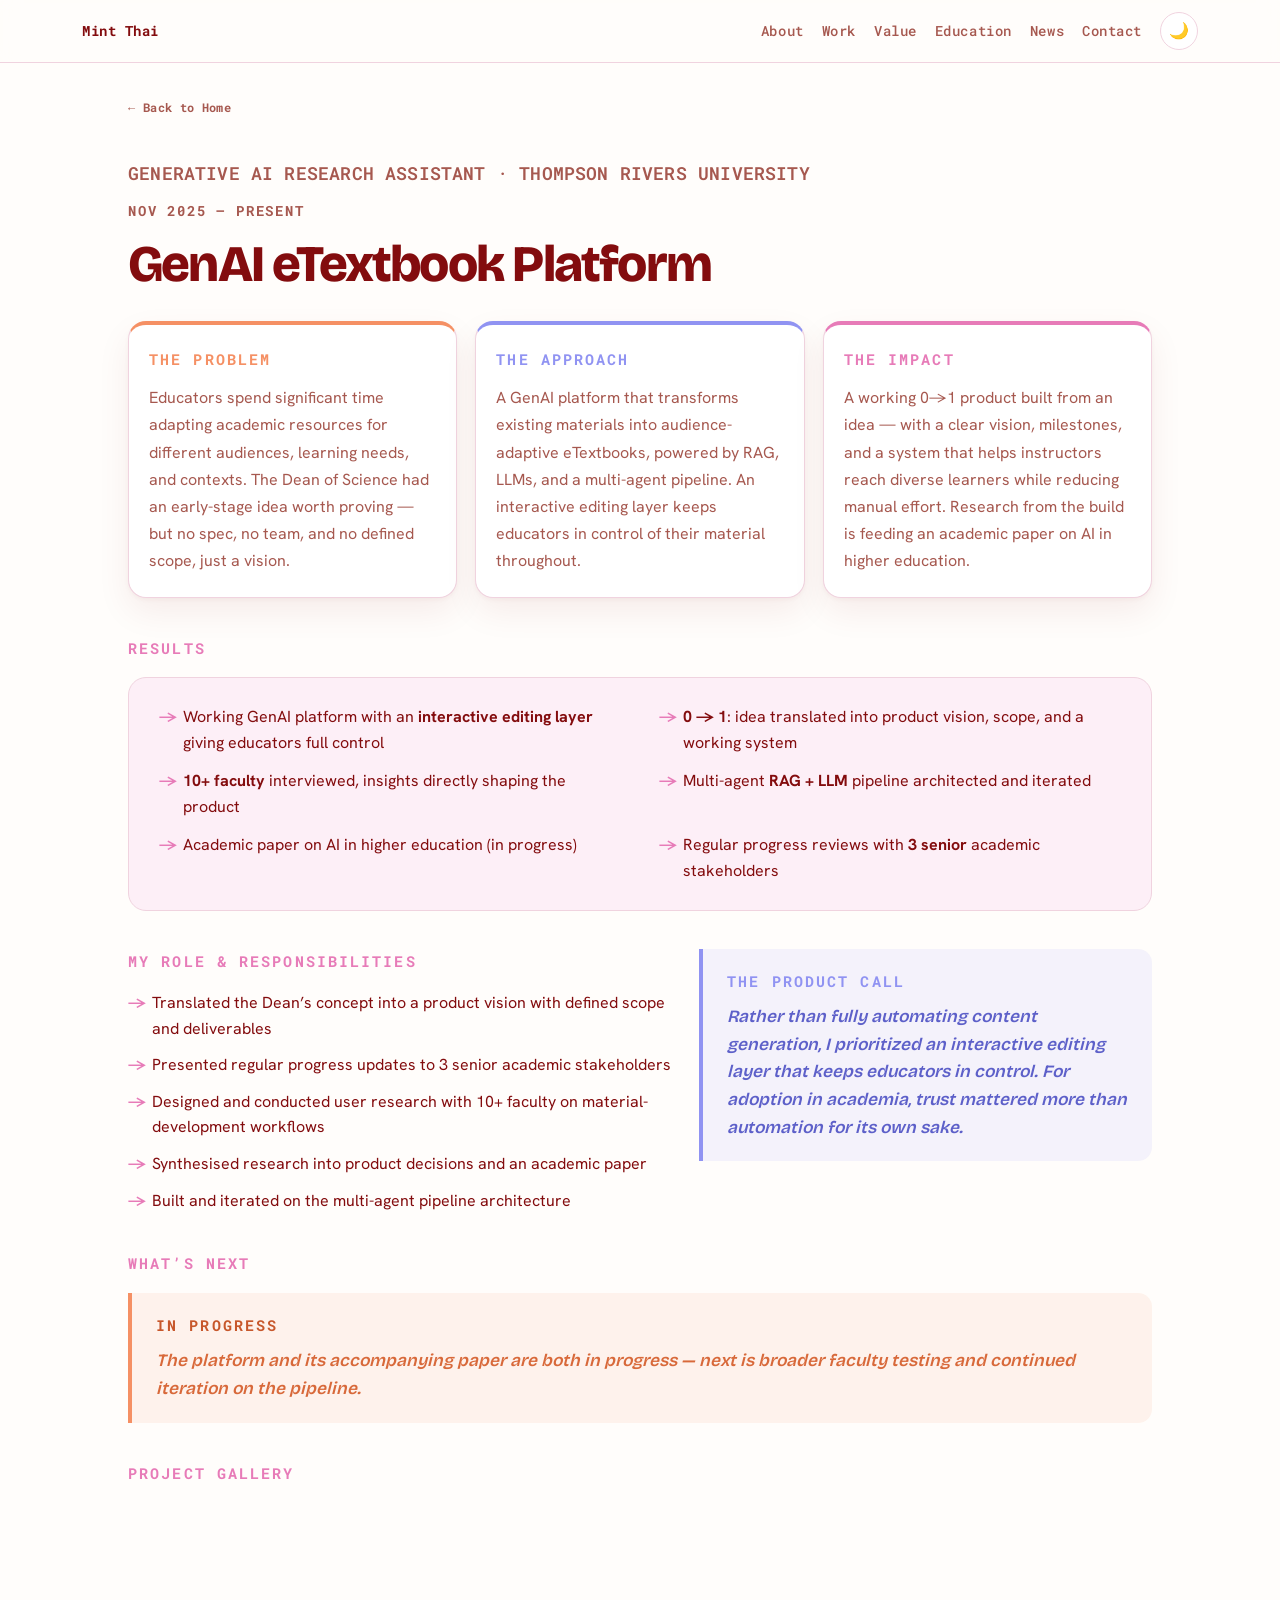
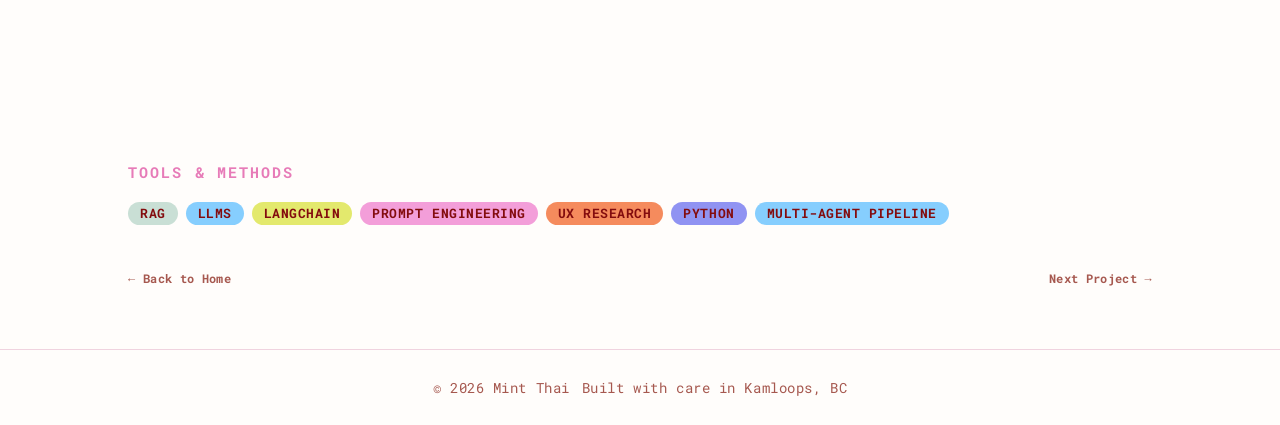
==== commit 02d56992: "Refactor code structure for improved readability and maintainability" ====
--- a/gentextbook.html
+++ b/gentextbook.html
@@ -29,22 +29,22 @@
 <div class="wrap">
 
   <section class="detail" data-screen-label="GenAI eTextbook case study">
-    <a href="index.html#work" class="back">← Back to all work</a>
-    <p class="cs-meta">Thompson Rivers University · GenAI Research Assistant</p>
+    <a href="index.html#work" class="back">← Back to Home</a>
+    <p class="cs-meta" style="font-size: 1.1rem; font-weight: 600; letter-spacing: 0.01em; opacity: 1; width: 100%; white-space: nowrap;">Generative AI Research Assistant · Thompson Rivers University</p>
     <p class="cs-date">Nov 2025 – Present</p>
     <h1 class="cs-title">GenAI eTextbook Platform</h1>
 
     <div class="cs-triple">
       <div class="cs-pcard orange">
-        <span class="lbl">The Problem</span>
+        <span class="lbl" style="font-size: 15px">The Problem</span>
         <p>Educators spend significant time adapting academic resources for different audiences, learning needs, and contexts. The Dean of Science had an early-stage idea worth proving — but no spec, no team, and no defined scope, just a vision.</p>
       </div>
       <div class="cs-pcard peri">
-        <span class="lbl">The Approach</span>
+        <span class="lbl" style="font-size: 15px">The Approach</span>
         <p>A GenAI platform that transforms existing materials into audience-adaptive eTextbooks, powered by RAG, LLMs, and a multi-agent pipeline. An interactive editing layer keeps educators in control of their material throughout.</p>
       </div>
       <div class="cs-pcard pink">
-        <span class="lbl">The Impact</span>
+        <span class="lbl" style="font-size: 15px">The Impact</span>
         <p>A working 0→1 product built from an idea — with a clear vision, milestones, and a system that helps instructors reach diverse learners while reducing manual effort. Research from the build is feeding an academic paper on AI in higher education.</p>
       </div>
     </div>
@@ -53,7 +53,7 @@
   <section class="detail-body" style="padding-top:0">
 
     <div class="cs-sec">
-      <span class="cs-label">Results</span>
+      <span class="cs-label" style="font-size: 15px">Results</span>
       <div class="cs-results">
         <ul>
           <li>Working GenAI platform with an <strong>interactive editing layer</strong> giving educators full control</li>
@@ -68,7 +68,7 @@
 
     <div class="cs-sec cs-two">
       <div>
-        <span class="cs-label">My Role &amp; Responsibilities</span>
+        <span class="cs-label" style="font-size: 15px">My Role &amp; Responsibilities</span>
         <ul class="cs-bullets">
           <li>Translated the Dean’s concept into a product vision with defined scope and deliverables</li>
           <li>Presented regular progress updates to 3 senior academic stakeholders</li>
@@ -78,21 +78,21 @@
         </ul>
       </div>
       <div class="cs-callout">
-        <span class="lbl">The product call</span>
+        <span class="lbl" style="font-size: 15px">The product call</span>
         <p>Rather than fully automating content generation, I prioritized an interactive editing layer that keeps educators in control. For adoption in academia, trust mattered more than automation for its own sake.</p>
       </div>
     </div>
 
     <div class="cs-sec">
-      <span class="cs-label">What’s Next</span>
+      <span class="cs-label" style="font-size: 15px">What’s Next</span>
       <div class="cs-callout next">
-        <span class="lbl">In progress</span>
+        <span class="lbl" style="font-size: 15px">In progress</span>
         <p>The platform and its accompanying paper are both in progress — next is broader faculty testing and continued iteration on the pipeline.</p>
       </div>
     </div>
 
     <div class="cs-sec">
-      <span class="cs-label">Project Gallery <span class="soft">— drag your own screenshots in</span></span>
+      <span class="cs-label" style="font-size: 15px">Project Gallery</span>
       <div class="cs-gallery">
         <image-slot id="gtb-1" shape="rounded" radius="14" placeholder="eTextbook platform UI"></image-slot>
         <image-slot id="gtb-2" shape="rounded" radius="14" placeholder="Interactive editing layer"></image-slot>
@@ -101,7 +101,7 @@
     </div>
 
     <div class="cs-sec">
-      <span class="cs-label">Tools &amp; Methods</span>
+      <span class="cs-label" style="font-size: 15px">Tools &amp; Methods</span>
       <div class="tags">
         <span class="tag mint">RAG</span>
         <span class="tag blue">LLMs</span>
@@ -113,7 +113,10 @@
       </div>
     </div>
 
-    <a href="index.html#work" class="back" style="margin-top:44px">← Back to all work</a>
+    <div style="display:flex; gap:16px; align-items:center; margin-top:44px; flex-wrap:wrap;">
+      <a href="index.html#work" class="back" style="margin-top:0">← Back to Home</a>
+      <a href="sos.html" class="back" style="margin-top:0; margin-left:auto;">Next Project →</a>
+    </div>
   </section>
 
 </div>
--- a/style.css
+++ b/style.css
@@ -57,7 +57,7 @@
 /* mono eyebrow label */
 .eyebrow{
   font-family:var(--mono);
-  font-size:.72rem;font-weight:700;letter-spacing:.18em;text-transform:uppercase;
+  font-size:.875rem;font-weight:700;letter-spacing:.18em;text-transform:uppercase;
   color:var(--ink-2);
 }
 .hl{ background:linear-gradient(180deg,transparent 12%,var(--yellow) 12%,var(--yellow) 92%,transparent 92%); padding:0 .12em;margin:0 -.02em;border-radius:3px; }
@@ -76,10 +76,10 @@
   max-width:1180px;margin:0 auto;padding:0 32px;min-height:62px;
   display:flex;align-items:center;justify-content:space-between;gap:18px;flex-wrap:wrap;
 }
-.brand{font-family:var(--mono);font-weight:700;font-size:.82rem;letter-spacing:.04em;white-space:nowrap;color:var(--ink);}
+.brand{font-family:var(--mono);font-weight:700;font-size:.875rem;letter-spacing:.04em;white-space:nowrap;color:var(--ink);}
 .brand b{color:inherit;}
 .topnav{display:flex;align-items:center;gap:18px;flex-wrap:wrap;justify-content:flex-end;}
-.topnav a{font-family:var(--mono);font-size:.74rem;font-weight:500;letter-spacing:.04em;color:var(--ink-2);transition:color .15s;}
+.topnav a{font-family:var(--mono);font-size:.875rem;font-weight:500;letter-spacing:.04em;color:var(--ink-2);transition:color .15s;}
 .topnav a:hover{color:var(--ink);}
 .topnav a.active{color:var(--ink);}
 /* hamburger (hidden on desktop) */
@@ -145,7 +145,7 @@
 
 /* ---------- story prose ---------- */
 .story{ padding:40px 0 20px;max-width:720px;margin:0 auto; }
-.story p{ font-size:1.2rem; line-height:1.85; margin-bottom:22px; color:var(--ink); }
+.story p:not(.lead){ font-size:1.25rem; line-height:1.85; margin-bottom:22px; color:var(--ink); }
 .story p .soft{color:var(--ink-2);}
 .lead{ font-family:var(--display); font-weight:600; font-size:1.7rem; line-height:1.34; letter-spacing:-.02em; margin-bottom:26px; }
 .signoff{ font-family:var(--display); font-weight:600; font-size:1.32rem; line-height:1.45; color:var(--ink-2); }
@@ -201,7 +201,7 @@
 [data-theme="dark"] .band{ background:linear-gradient(120deg,#2a1718,#3a1d24 60%,#3a2418); }
 .band-inner{ max-width:var(--maxw);margin:0 auto; }
 .band-eyebrow{
-  font-family:var(--mono);font-size:.74rem;font-weight:700;letter-spacing:.2em;text-transform:uppercase;
+  font-family:var(--mono);font-size:.875rem;font-weight:700;letter-spacing:.2em;text-transform:uppercase;
   color:var(--ink-2);margin-bottom:14px;
 }
 .band-title{
@@ -223,7 +223,7 @@
 }
 .work-item:last-child{border-bottom:1px solid var(--line);}
 .work-num{ font-family:var(--display);font-weight:700;font-size:1.7rem;color:var(--pink-deep);line-height:1; }
-.work-ctx{ font-family:var(--mono);font-size:13px;letter-spacing:.08em;text-transform:uppercase;color:var(--ink-2);margin-bottom:10px; }
+.work-ctx{ font-family:var(--mono);font-size:.875rem;letter-spacing:.08em;text-transform:uppercase;color:var(--ink-2);margin-bottom:10px; }
 .work-item h3{ font-family:var(--display);font-weight:800;letter-spacing:-.025em;font-size:2rem;line-height:1.05;margin-bottom:12px;transition:color .18s; }
 .work-item:hover h3{ color:var(--pink-deep); }
 .work-desc{ color:var(--ink-2);font-size:1.08rem;line-height:1.7;margin-bottom:14px; }
@@ -231,7 +231,7 @@
 
 /* featured case-study card (project 01) */
 .work-item.featured h3{ margin-bottom:6px; }
-.work-meta{ font-family:var(--mono);font-size:.74rem;font-weight:700;letter-spacing:.06em;text-transform:uppercase;color:var(--pink-deep);margin:10px 0 18px; }
+.work-meta{ font-family:var(--mono);font-size:.875rem;font-weight:700;letter-spacing:.06em;text-transform:uppercase;color:var(--pink-deep);margin:10px 0 18px; }
 .work-desc.solution{ color:var(--solution-ink);font-size:1.12rem; }
 .tags{ display:flex;flex-wrap:wrap;gap:8px;margin-bottom:16px; }
 .tag{ font-family:var(--mono);font-size:13px;font-weight:700;letter-spacing:.04em;text-transform:uppercase;color:#830c0e;padding:5px 12px;border-radius:100px;line-height:1;white-space:nowrap; }
@@ -245,7 +245,7 @@
 .work-card{ display:flex;flex-direction:column;border:1px solid var(--line);border-radius:18px;background:var(--card);padding:16px;box-shadow:var(--shadow);transition:border-color .18s,transform .18s; }
 .work-card:hover{ border-color:var(--pink);transform:translateY(-3px); }
 .work-card .wc-thumb{ width:100%;aspect-ratio:4/3;display:block;border-radius:13px;margin-bottom:15px;overflow:hidden; }
-.work-card .wc-meta{ display:flex;justify-content:space-between;font-family:var(--mono);font-size:.66rem;font-weight:700;letter-spacing:.08em;text-transform:uppercase;color:var(--pink-deep);margin-bottom:9px; }
+.work-card .wc-meta{ display:flex;justify-content:space-between;font-family:var(--mono);font-size:.875rem;font-weight:700;letter-spacing:.08em;text-transform:uppercase;color:var(--pink-deep);margin-bottom:9px; }
 .work-card h3{ font-family:var(--display);font-weight:800;letter-spacing:-.02em;font-size:1.3rem;line-height:1.12;margin-bottom:10px;transition:color .18s; }
 .work-card:hover h3{ color:var(--pink-deep); }
 .work-card .wc-blurb{ font-size:.96rem;line-height:1.6;color:var(--ink-2);margin-bottom:15px; }
@@ -260,7 +260,7 @@
 .more-item{ padding:22px;border:1px solid var(--line);border-radius:16px;background:var(--card);transition:.18s; }
 .more-item:hover{ border-color:var(--pink);transform:translateY(-2px); }
 .more-item h4{ font-family:var(--display);font-weight:700;font-size:1.18rem;letter-spacing:-.015em;margin-bottom:5px; }
-.more-ctx{ font-family:var(--mono);font-size:.66rem;font-weight:700;letter-spacing:.08em;text-transform:uppercase;color:var(--pink-deep);margin-bottom:10px; }
+.more-ctx{ font-family:var(--mono);font-size:.875rem;font-weight:700;letter-spacing:.08em;text-transform:uppercase;color:var(--pink-deep);margin-bottom:10px; }
 .more-desc{ color:var(--ink-2);font-size:.98rem;line-height:1.6; }
 
 /* featured "more" card — Challenge / Solution / Impact */
@@ -274,7 +274,7 @@
 .mf-grid{ display:grid;grid-template-columns:repeat(3,1fr);gap:20px; }
 .mf-col{ padding-top:14px;border-top:3px solid var(--mfc,var(--pink-deep)); }
 .mf-col.c{ --mfc:#f59064; } .mf-col.s{ --mfc:var(--peri); } .mf-col.i{ --mfc:var(--pink-deep); }
-.mf-col .mf-lbl{ display:block;font-family:var(--mono);font-size:.66rem;font-weight:700;letter-spacing:.14em;text-transform:uppercase;color:var(--mfc);margin-bottom:9px; }
+.mf-col .mf-lbl{ display:block;font-family:var(--mono);font-size:.875rem;font-weight:700;letter-spacing:.14em;text-transform:uppercase;color:var(--mfc);margin-bottom:9px; }
 .mf-col p{ font-size:.96rem;line-height:1.6;color:var(--ink-2);margin:0; }
 .mf-col p strong{ color:var(--ink); }
 @media(max-width:680px){ .mf-grid{ grid-template-columns:1fr;gap:16px; } }
@@ -343,7 +343,7 @@
 .press-item:last-child{border-bottom:1px solid var(--line);}
 .press-item:hover{ padding-left:12px; }
 .press-item .pi-main{ display:flex;flex-direction:column;gap:3px; }
-.press-item .pi-outlet{ font-family:var(--mono);font-size:.68rem;font-weight:700;letter-spacing:.1em;text-transform:uppercase;color:var(--pink-deep); }
+.press-item .pi-outlet{ font-family:var(--mono);font-size:.875rem;font-weight:700;letter-spacing:.1em;text-transform:uppercase;color:var(--pink-deep); }
 .press-item .pi-title{ font-size:1.12rem;font-weight:600;line-height:1.4; }
 .press-item .pi-arrow{ font-family:var(--mono);color:var(--ink-2);flex:none; }
 .press-item.muted{ opacity:.85; }
@@ -357,7 +357,7 @@
 /* ---------- footer ---------- */
 footer{ border-top:1px solid var(--line);padding:26px 0; }
 footer .wrap{ display:flex;align-items:center;justify-content:center;gap:12px;flex-wrap:wrap; }
-footer span{ font-family:var(--mono);font-size:.7rem;letter-spacing:.04em;color:var(--ink-2); }
+footer span{ font-family:var(--mono);font-size:.875rem;letter-spacing:.04em;color:var(--ink-2); }
 
 /* ---------- entrance: content is always visible (no fragile fade) ---------- */
 .reveal{ opacity:1; transform:none; }
@@ -428,19 +428,19 @@
 body.case-dash{ --maxw:1080px; }
 body.case-dash .detail{ padding:30px 0 0; }
 
-.cs-meta{ font-family:var(--mono);font-size:.72rem;font-weight:700;letter-spacing:.13em;text-transform:uppercase;color:var(--ink-2);line-height:1.85;max-width:780px; }
-.cs-date{ font-family:var(--mono);font-size:.72rem;font-weight:700;letter-spacing:.13em;text-transform:uppercase;color:var(--ink-2);margin-top:8px; }
+.cs-meta{ font-family:var(--mono);font-size:.875rem;font-weight:700;letter-spacing:.13em;text-transform:uppercase;color:var(--ink-2);line-height:1.85;max-width:780px; }
+.cs-date{ font-family:var(--mono);font-size:.875rem;font-weight:700;letter-spacing:.13em;text-transform:uppercase;color:var(--ink-2);margin-top:8px; }
 .cs-title{ font-family:var(--display);font-weight:800;letter-spacing:-.035em;font-size:clamp(2.1rem,5.4vw,3.1rem);line-height:1.02;margin-top:16px; }
 
 /* section wrapper + label */
 .cs-sec{ margin-top:38px; }
-.cs-label{ display:block;font-family:var(--mono);font-size:.74rem;font-weight:700;letter-spacing:.14em;text-transform:uppercase;color:var(--pink-deep);margin-bottom:16px; }
+.cs-label{ display:block;font-family:var(--mono);font-size:.875rem;font-weight:700;letter-spacing:.14em;text-transform:uppercase;color:var(--pink-deep);margin-bottom:16px; }
 .cs-label .soft{ text-transform:none;letter-spacing:0;color:var(--ink-2);font-weight:400; }
 
 /* Problem / Approach / Impact — three cards w/ colored top rule */
 .cs-triple{ display:grid;grid-template-columns:repeat(3,1fr);gap:18px;margin-top:30px; }
 .cs-pcard{ border:1px solid var(--line);border-top:4px solid var(--accent,var(--pink-deep));border-radius:18px;background:var(--card);padding:22px 20px;box-shadow:var(--shadow); }
-.cs-pcard .lbl{ display:block;font-family:var(--mono);font-size:.7rem;font-weight:700;letter-spacing:.14em;text-transform:uppercase;color:var(--accent,var(--pink-deep));margin-bottom:12px; }
+.cs-pcard .lbl{ display:block;font-family:var(--mono);font-size:.875rem;font-weight:700;letter-spacing:.14em;text-transform:uppercase;color:var(--accent,var(--pink-deep));margin-bottom:12px; }
 .cs-pcard p{ font-size:1rem;line-height:1.7;color:var(--ink-2);margin:0; }
 .cs-pcard.orange{ --accent:#f59064; } .cs-pcard.peri{ --accent:var(--peri); } .cs-pcard.pink{ --accent:var(--pink-deep); }
 
@@ -457,7 +457,7 @@
 
 /* decision / next callouts */
 .cs-callout{ border-left:4px solid var(--peri);background:color-mix(in srgb,var(--peri) 10%,transparent);border-radius:0 14px 14px 0;padding:20px 24px; }
-.cs-callout .lbl{ display:block;font-family:var(--mono);font-weight:700;font-size:.66rem;letter-spacing:.14em;text-transform:uppercase;color:var(--peri);margin-bottom:9px; }
+.cs-callout .lbl{ display:block;font-family:var(--mono);font-weight:700;font-size:.875rem;letter-spacing:.14em;text-transform:uppercase;color:var(--peri);margin-bottom:9px; }
 .cs-callout p{ font-family:var(--display);font-style:italic;font-weight:600;font-size:1.08rem;line-height:1.6;color:#5d60c9;margin:0; }
 [data-theme="dark"] .cs-callout p{ color:#b9bbff; }
 .cs-callout.next{ border-left-color:#f59064;background:color-mix(in srgb,#f59064 10%,transparent); }
